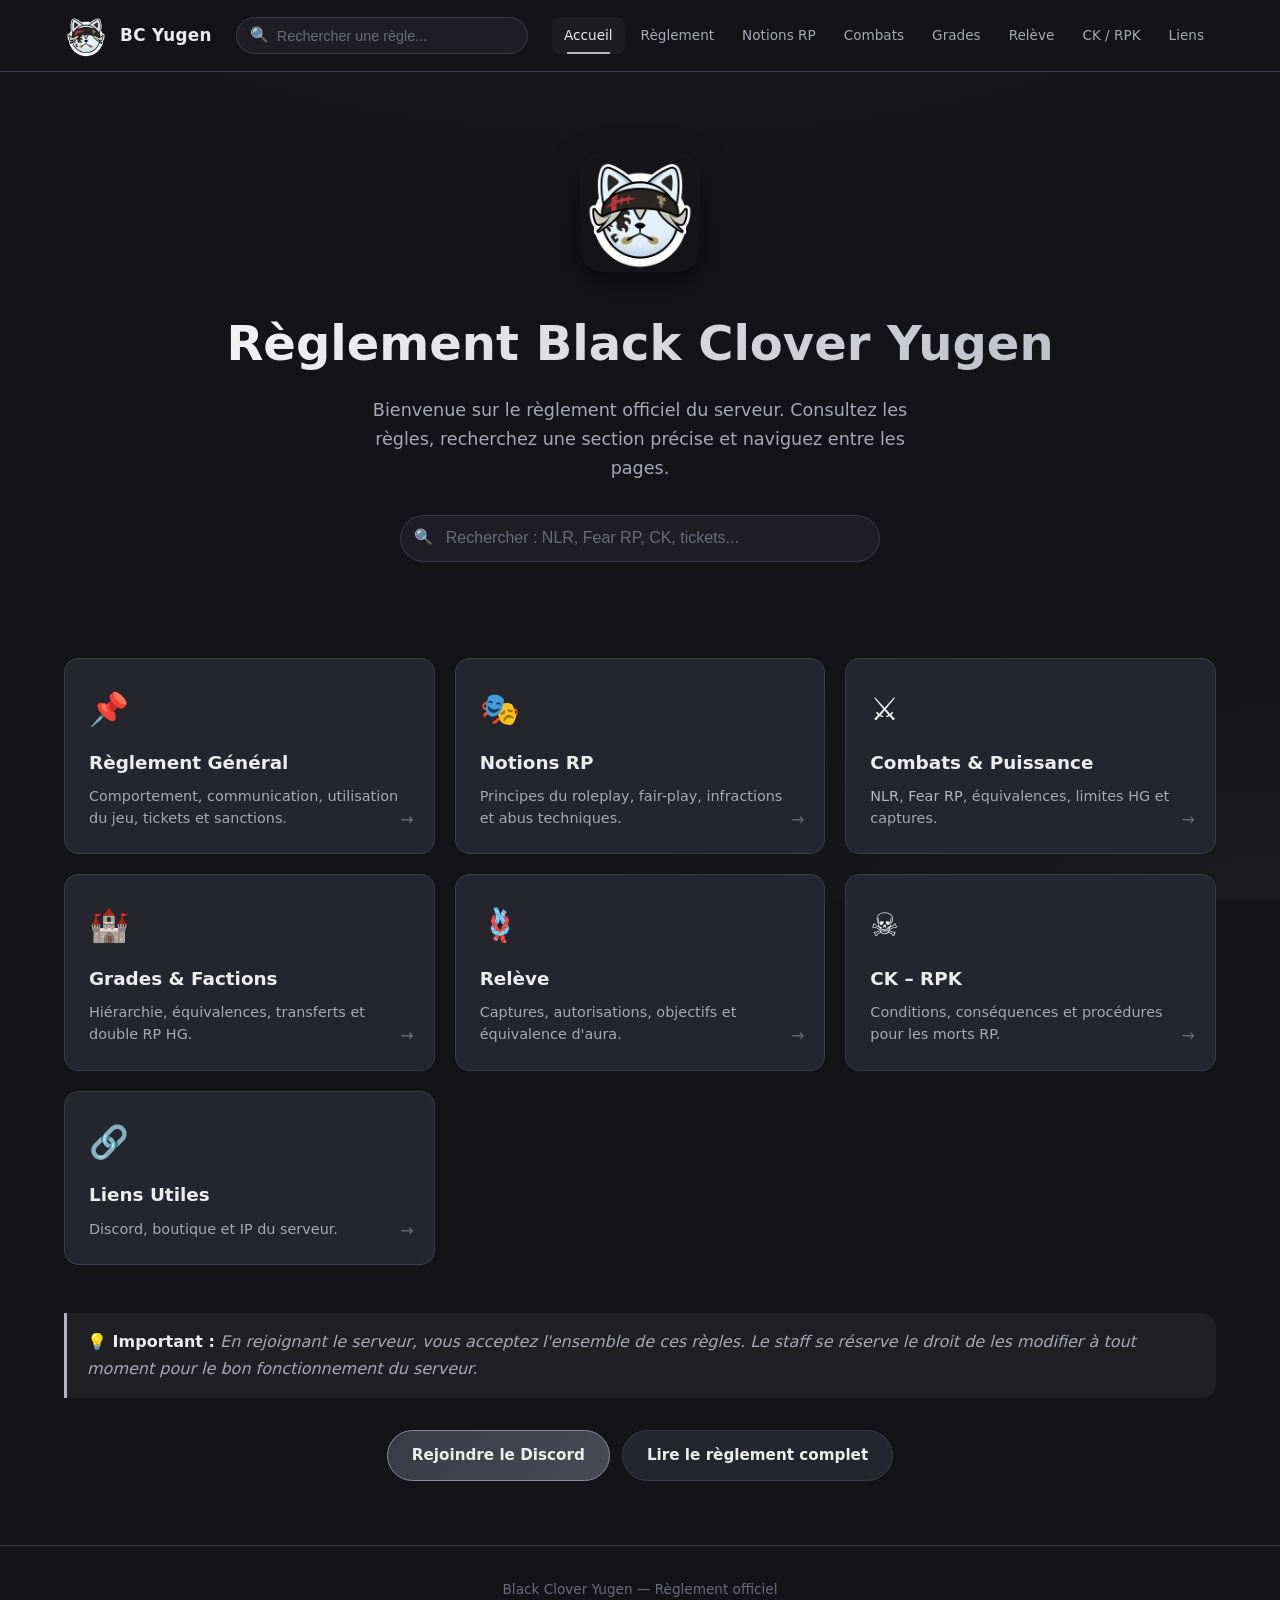
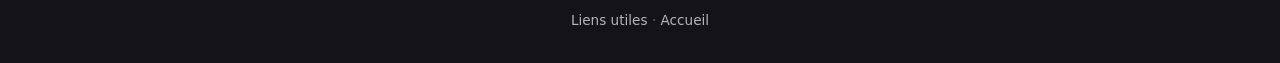
==== index.html @ 295afe5e "Add files via upload" ====
<!DOCTYPE html>
<html lang="fr">
<head>
  <meta charset="UTF-8">
  <meta name="viewport" content="width=device-width, initial-scale=1.0">
  <title>Règlement — Black Clover Yugen</title>
  <link rel="icon" href="assets/logo.png" type="image/png">
  <link rel="stylesheet" href="css/style.css">
</head>
<body>
  <header class="site-header">
    <div class="header-inner">
      <a href="index.html" class="logo-link">
        <img src="assets/logo.png" alt="Logo Black Clover Yugen">
        <span class="logo-text">BC Yugen</span>
      </a>
      <div class="search-wrapper mobile-hidden">
        <span class="search-icon">🔍</span>
        <input type="search" class="search-input" placeholder="Rechercher une règle..." autocomplete="off">
        <div class="search-results"></div>
      </div>
      <nav class="nav-links">
        <a href="index.html">Accueil</a>
        <a href="reglement-general.html">Règlement</a>
        <a href="notions-rp.html">Notions RP</a>
        <a href="combats-puissance.html">Combats</a>
        <a href="grades-factions.html">Grades</a>
        <a href="releve.html">Relève</a>
        <a href="ck-rpk.html">CK / RPK</a>
        <a href="liens-utiles.html">Liens</a>
      </nav>
      <button class="menu-toggle" aria-label="Menu">☰</button>
    </div>
  </header>

  <main>
    <section class="hero container-wide">
      <img src="assets/logo.png" alt="Black Clover Yugen" class="hero-logo reveal">
      <h1 class="reveal reveal-delay-1">Règlement Black Clover Yugen</h1>
      <p class="reveal reveal-delay-2">
        Bienvenue sur le règlement officiel du serveur. Consultez les règles, recherchez une section précise et naviguez entre les pages.
      </p>
      <div class="hero-search reveal reveal-delay-3">
        <div class="search-wrapper">
          <span class="search-icon">🔍</span>
          <input type="search" class="search-input" placeholder="Rechercher : NLR, Fear RP, CK, tickets..." autocomplete="off">
          <div class="search-results"></div>
        </div>
      </div>
    </section>

    <section class="container-wide">
      <div class="cards-grid">
        <article class="card reveal" data-href="reglement-general.html">
          <span class="card-icon">📌</span>
          <h2>Règlement Général</h2>
          <p>Comportement, communication, utilisation du jeu, tickets et sanctions.</p>
          <span class="card-arrow">→</span>
        </article>

        <article class="card reveal reveal-delay-1" data-href="notions-rp.html">
          <span class="card-icon">🎭</span>
          <h2>Notions RP</h2>
          <p>Principes du roleplay, fair-play, infractions et abus techniques.</p>
          <span class="card-arrow">→</span>
        </article>

        <article class="card reveal reveal-delay-2" data-href="combats-puissance.html">
          <span class="card-icon">⚔️</span>
          <h2>Combats &amp; Puissance</h2>
          <p><a href="combats-puissance.html#nlr-combat">NLR</a>, <a href="combats-puissance.html#fear-rp">Fear RP</a>, équivalences, limites HG et captures.</p>
          <span class="card-arrow">→</span>
        </article>

        <article class="card reveal reveal-delay-3" data-href="grades-factions.html">
          <span class="card-icon">🏰</span>
          <h2>Grades &amp; Factions</h2>
          <p>Hiérarchie, équivalences, transferts et double RP HG.</p>
          <span class="card-arrow">→</span>
        </article>

        <article class="card reveal reveal-delay-1" data-href="releve.html">
          <span class="card-icon">🪢</span>
          <h2>Relève</h2>
          <p>Captures, autorisations, objectifs et équivalence d'aura.</p>
          <span class="card-arrow">→</span>
        </article>

        <article class="card reveal reveal-delay-2" data-href="ck-rpk.html">
          <span class="card-icon">☠️</span>
          <h2>CK – RPK</h2>
          <p>Conditions, conséquences et procédures pour les morts RP.</p>
          <span class="card-arrow">→</span>
        </article>

        <article class="card reveal reveal-delay-3" data-href="liens-utiles.html">
          <span class="card-icon">🔗</span>
          <h2>Liens Utiles</h2>
          <p>Discord, boutique et IP du serveur.</p>
          <span class="card-arrow">→</span>
        </article>
      </div>

      <div class="notice-box reveal" style="margin-top: 3rem;">
        <strong>💡 Important :</strong> En rejoignant le serveur, vous acceptez l'ensemble de ces règles. Le staff se réserve le droit de les modifier à tout moment pour le bon fonctionnement du serveur.
      </div>

      <div class="btn-group reveal" style="justify-content: center; margin-top: 2rem;">
        <a href="https://discord.gg/kPwGRQ4QKu" class="btn btn-primary" target="_blank" rel="noopener">Rejoindre le Discord</a>
        <a href="reglement-general.html" class="btn">Lire le règlement complet</a>
      </div>
    </section>
  </main>

  <footer class="site-footer">
    <p>Black Clover Yugen — Règlement officiel</p>
    <p style="margin-top: 0.5rem;"><a href="liens-utiles.html">Liens utiles</a> · <a href="index.html">Accueil</a></p>
  </footer>

  <script src="js/main.js"></script>
</body>
</html>
---- css/style.css ----
/* Black Clover Yugen — Règlement */
:root {
  --bg-primary: #141418;
  --bg-secondary: #1e1e24;
  --bg-card: #25252d;
  --bg-card-hover: #2e2e38;
  --text-primary: #ececef;
  --text-secondary: #a8a8b3;
  --text-muted: #6b6b78;
  --accent: #8b8b96;
  --accent-light: #b4b4be;
  --border: #3a3a45;
  --shadow: rgba(0, 0, 0, 0.45);
  --radius: 14px;
  --transition: 0.35s cubic-bezier(0.4, 0, 0.2, 1);
  --header-h: 72px;
}

*,
*::before,
*::after {
  box-sizing: border-box;
  margin: 0;
  padding: 0;
}

html {
  scroll-behavior: smooth;
}

body {
  font-family: "Segoe UI", system-ui, -apple-system, sans-serif;
  background: var(--bg-primary);
  color: var(--text-primary);
  line-height: 1.65;
  min-height: 100vh;
  overflow-x: hidden;
}

body::before {
  content: "";
  position: fixed;
  inset: 0;
  background:
    radial-gradient(ellipse 80% 50% at 50% -20%, rgba(139, 139, 150, 0.08), transparent),
    radial-gradient(ellipse 60% 40% at 100% 100%, rgba(139, 139, 150, 0.05), transparent);
  pointer-events: none;
  z-index: 0;
}

a {
  color: var(--accent-light);
  text-decoration: none;
  transition: color var(--transition);
}

a:hover {
  color: #fff;
}

/* Header */
.site-header {
  position: fixed;
  top: 0;
  left: 0;
  right: 0;
  height: var(--header-h);
  background: rgba(20, 20, 24, 0.88);
  backdrop-filter: blur(16px);
  border-bottom: 1px solid var(--border);
  z-index: 1000;
  transition: height var(--transition), box-shadow var(--transition);
}

.site-header.scrolled {
  height: 60px;
  box-shadow: 0 4px 24px var(--shadow);
}

.header-inner {
  max-width: 1200px;
  margin: 0 auto;
  padding: 0 1.5rem;
  height: 100%;
  display: flex;
  align-items: center;
  gap: 1.5rem;
}

.logo-link {
  display: flex;
  align-items: center;
  gap: 0.75rem;
  flex-shrink: 0;
}

.logo-link img {
  width: 44px;
  height: 44px;
  border-radius: 10px;
  object-fit: cover;
  transition: transform var(--transition);
}

.logo-link:hover img {
  transform: scale(1.08) rotate(-3deg);
}

.logo-text {
  font-weight: 700;
  font-size: 1.05rem;
  color: var(--text-primary);
  letter-spacing: 0.02em;
}

.nav-links {
  display: flex;
  gap: 0.25rem;
  flex-wrap: wrap;
  margin-left: auto;
}

.nav-links a {
  padding: 0.45rem 0.75rem;
  border-radius: 8px;
  font-size: 0.85rem;
  color: var(--text-secondary);
  position: relative;
  overflow: hidden;
}

.nav-links a::after {
  content: "";
  position: absolute;
  bottom: 0;
  left: 50%;
  width: 0;
  height: 2px;
  background: var(--accent-light);
  transition: width var(--transition), left var(--transition);
}

.nav-links a:hover,
.nav-links a.active {
  color: var(--text-primary);
  background: rgba(255, 255, 255, 0.04);
}

.nav-links a:hover::after,
.nav-links a.active::after {
  width: 60%;
  left: 20%;
}

/* Search */
.search-wrapper {
  position: relative;
  flex: 1;
  max-width: 340px;
}

.search-input {
  width: 100%;
  padding: 0.6rem 1rem 0.6rem 2.5rem;
  background: var(--bg-secondary);
  border: 1px solid var(--border);
  border-radius: 999px;
  color: var(--text-primary);
  font-size: 0.9rem;
  outline: none;
  transition: border-color var(--transition), box-shadow var(--transition), transform var(--transition);
}

.search-input:focus {
  border-color: var(--accent-light);
  box-shadow: 0 0 0 3px rgba(180, 180, 190, 0.12);
  transform: scale(1.02);
}

.search-input::placeholder {
  color: var(--text-muted);
}

.search-icon {
  position: absolute;
  left: 0.9rem;
  top: 50%;
  transform: translateY(-50%);
  color: var(--text-muted);
  pointer-events: none;
  font-size: 0.95rem;
}

.search-results {
  position: absolute;
  top: calc(100% + 8px);
  left: 0;
  right: 0;
  background: var(--bg-card);
  border: 1px solid var(--border);
  border-radius: var(--radius);
  max-height: 320px;
  overflow-y: auto;
  display: none;
  box-shadow: 0 12px 40px var(--shadow);
  z-index: 100;
}

.search-results.visible {
  display: block;
  animation: slideDown 0.25s ease;
}

@keyframes slideDown {
  from { opacity: 0; transform: translateY(-8px); }
  to { opacity: 1; transform: translateY(0); }
}

.search-result-item {
  display: block;
  padding: 0.75rem 1rem;
  border-bottom: 1px solid var(--border);
  transition: background var(--transition);
}

.search-result-item:last-child {
  border-bottom: none;
}

.search-result-item:hover {
  background: var(--bg-card-hover);
}

.search-result-title {
  font-weight: 600;
  font-size: 0.9rem;
  color: var(--text-primary);
}

.search-result-section {
  font-size: 0.75rem;
  color: var(--text-muted);
  margin-top: 0.15rem;
}

.search-no-results {
  padding: 1rem;
  text-align: center;
  color: var(--text-muted);
  font-size: 0.85rem;
}

/* Main */
main {
  position: relative;
  z-index: 1;
  padding-top: calc(var(--header-h) + 2rem);
  padding-bottom: 4rem;
}

.container {
  max-width: 960px;
  margin: 0 auto;
  padding: 0 1.5rem;
}

.container-wide {
  max-width: 1200px;
  margin: 0 auto;
  padding: 0 1.5rem;
}

/* Hero */
.hero {
  text-align: center;
  padding: 3rem 0 4rem;
}

.hero-logo {
  width: 120px;
  height: 120px;
  border-radius: 24px;
  margin-bottom: 1.5rem;
  box-shadow: 0 8px 32px var(--shadow);
  animation: float 4s ease-in-out infinite;
}

@keyframes float {
  0%, 100% { transform: translateY(0); }
  50% { transform: translateY(-8px); }
}

.hero h1 {
  font-size: clamp(2rem, 5vw, 3rem);
  font-weight: 800;
  margin-bottom: 0.75rem;
  background: linear-gradient(135deg, #fff 0%, var(--accent-light) 100%);
  -webkit-background-clip: text;
  -webkit-text-fill-color: transparent;
  background-clip: text;
}

.hero p {
  color: var(--text-secondary);
  font-size: 1.1rem;
  max-width: 560px;
  margin: 0 auto 2rem;
}

.hero-search {
  max-width: 480px;
  margin: 0 auto;
}

.hero-search .search-wrapper {
  max-width: 100%;
}

.hero-search .search-input {
  padding: 0.85rem 1.2rem 0.85rem 2.8rem;
  font-size: 1rem;
}

/* Cards grid */
.cards-grid {
  display: grid;
  grid-template-columns: repeat(auto-fill, minmax(280px, 1fr));
  gap: 1.25rem;
  margin-top: 2rem;
}

.card {
  background: var(--bg-card);
  border: 1px solid var(--border);
  border-radius: var(--radius);
  padding: 1.5rem;
  transition: transform var(--transition), box-shadow var(--transition), border-color var(--transition), background var(--transition);
  cursor: pointer;
  position: relative;
  overflow: hidden;
}

.card::before {
  content: "";
  position: absolute;
  inset: 0;
  background: linear-gradient(135deg, rgba(255,255,255,0.04), transparent);
  opacity: 0;
  transition: opacity var(--transition);
}

.card:hover {
  transform: translateY(-6px);
  box-shadow: 0 16px 40px var(--shadow);
  border-color: var(--accent);
  background: var(--bg-card-hover);
}

.card:hover::before {
  opacity: 1;
}

.card:active {
  transform: translateY(-2px) scale(0.98);
}

.card-icon {
  font-size: 2rem;
  margin-bottom: 0.75rem;
  display: block;
}

.card h2 {
  font-size: 1.15rem;
  margin-bottom: 0.5rem;
}

.card p {
  color: var(--text-secondary);
  font-size: 0.9rem;
  line-height: 1.5;
}

.card-arrow {
  position: absolute;
  bottom: 1.25rem;
  right: 1.25rem;
  color: var(--text-muted);
  transition: transform var(--transition), color var(--transition);
}

.card:hover .card-arrow {
  transform: translateX(4px);
  color: var(--accent-light);
}

.card-link {
  position: absolute;
  inset: 0;
  z-index: 2;
}

/* Page content */
.page-header {
  margin-bottom: 2.5rem;
  padding-bottom: 1.5rem;
  border-bottom: 1px solid var(--border);
}

.page-header h1 {
  font-size: clamp(1.75rem, 4vw, 2.5rem);
  margin-bottom: 0.5rem;
}

.page-header p {
  color: var(--text-secondary);
}

.breadcrumb {
  font-size: 0.85rem;
  color: var(--text-muted);
  margin-bottom: 1rem;
}

.breadcrumb a {
  color: var(--text-secondary);
}

.section-block {
  background: var(--bg-card);
  border: 1px solid var(--border);
  border-radius: var(--radius);
  padding: 1.75rem;
  margin-bottom: 1.5rem;
}

.section-block h2 {
  font-size: 1.25rem;
  margin-bottom: 1rem;
  color: var(--accent-light);
  display: flex;
  align-items: center;
  gap: 0.5rem;
}

.section-block h3 {
  font-size: 1.05rem;
  margin: 1.25rem 0 0.5rem;
  color: var(--text-primary);
}

.rule-list {
  list-style: none;
}

.rule-list li {
  position: relative;
  padding: 0.65rem 0 0.65rem 1.25rem;
  border-bottom: 1px solid rgba(58, 58, 69, 0.5);
  color: var(--text-secondary);
}

.rule-list li:last-child {
  border-bottom: none;
}

.rule-list li::before {
  content: "▸";
  position: absolute;
  left: 0;
  color: var(--accent);
}

.rule-list li strong {
  color: var(--text-primary);
}

.sanction {
  display: inline-block;
  margin-top: 0.35rem;
  padding: 0.15rem 0.55rem;
  background: rgba(200, 70, 70, 0.18);
  border: 1px solid rgba(230, 100, 100, 0.45);
  border-radius: 6px;
  font-size: 0.8rem;
  color: #f0a0a0;
}

.highlight-red {
  display: block;
  margin-top: 0.55rem;
  padding: 0.55rem 0.85rem;
  background: rgba(200, 70, 70, 0.1);
  border: 1px solid rgba(230, 100, 100, 0.5);
  border-left: 4px solid #e06060;
  border-radius: 8px;
  color: #f0b0b0;
  font-size: 0.88rem;
  line-height: 1.45;
}

.highlight-green {
  display: block;
  margin-top: 0.55rem;
  padding: 0.55rem 0.85rem;
  background: rgba(60, 160, 90, 0.1);
  border: 1px solid rgba(80, 190, 110, 0.45);
  border-left: 4px solid #50c878;
  border-radius: 8px;
  color: #a8e8bc;
  font-size: 0.88rem;
  line-height: 1.45;
}

.inline-red {
  color: #f0a0a0;
  font-weight: 600;
}

.inline-green {
  color: #80d898;
  font-weight: 600;
}

.ip-display {
  font-family: "Consolas", "Courier New", monospace;
  font-size: 1.1rem;
  color: var(--accent-light);
  margin: 0.5rem 0;
  letter-spacing: 0.03em;
}

.notice-box {
  background: rgba(139, 139, 150, 0.1);
  border-left: 3px solid var(--accent-light);
  padding: 1rem 1.25rem;
  border-radius: 0 var(--radius) var(--radius) 0;
  margin: 1.5rem 0;
  font-style: italic;
  color: var(--text-secondary);
}

.notice-box strong {
  color: var(--text-primary);
  font-style: normal;
}

.equivalence-table {
  width: 100%;
  border-collapse: collapse;
  margin: 1rem 0;
  font-size: 0.9rem;
}

.equivalence-table th,
.equivalence-table td {
  padding: 0.65rem 1rem;
  text-align: left;
  border-bottom: 1px solid var(--border);
}

.equivalence-table th {
  color: var(--accent-light);
  font-weight: 600;
}

.equivalence-table td {
  color: var(--text-secondary);
}

.tag {
  display: inline-block;
  padding: 0.2rem 0.6rem;
  border-radius: 6px;
  font-size: 0.78rem;
  font-weight: 600;
  margin-right: 0.35rem;
}

.tag-forbidden { background: rgba(180, 80, 80, 0.2); color: #e8a0a0; }
.tag-allowed { background: rgba(80, 160, 100, 0.2); color: #a0e8b0; }
.tag-info { background: rgba(139, 139, 150, 0.2); color: var(--accent-light); }

/* Scroll animations */
.reveal {
  opacity: 0;
  transform: translateY(28px);
  transition: opacity 0.7s ease, transform 0.7s ease;
}

.reveal.visible {
  opacity: 1;
  transform: translateY(0);
}

.reveal-delay-1 { transition-delay: 0.1s; }
.reveal-delay-2 { transition-delay: 0.2s; }
.reveal-delay-3 { transition-delay: 0.3s; }
.reveal-delay-4 { transition-delay: 0.4s; }

/* Buttons */
.btn {
  display: inline-flex;
  align-items: center;
  gap: 0.5rem;
  padding: 0.75rem 1.5rem;
  background: var(--bg-card);
  border: 1px solid var(--border);
  border-radius: 999px;
  color: var(--text-primary);
  font-size: 0.95rem;
  font-weight: 600;
  cursor: pointer;
  transition: all var(--transition);
  position: relative;
  overflow: hidden;
}

.btn:hover {
  background: var(--bg-card-hover);
  border-color: var(--accent-light);
  transform: translateY(-2px);
  box-shadow: 0 8px 24px var(--shadow);
}

.btn:active {
  transform: translateY(0) scale(0.97);
}

.btn-primary {
  background: linear-gradient(135deg, #3a3a45, #4a4a55);
  border-color: var(--accent);
}

.btn-group {
  display: flex;
  flex-wrap: wrap;
  gap: 0.75rem;
  margin-top: 1.5rem;
}

/* Ripple */
.ripple {
  position: absolute;
  border-radius: 50%;
  background: rgba(255, 255, 255, 0.25);
  transform: scale(0);
  animation: rippleAnim 0.6s ease-out;
  pointer-events: none;
}

@keyframes rippleAnim {
  to { transform: scale(4); opacity: 0; }
}

/* Footer */
.site-footer {
  border-top: 1px solid var(--border);
  padding: 2rem 0;
  text-align: center;
  color: var(--text-muted);
  font-size: 0.85rem;
  position: relative;
  z-index: 1;
}

.site-footer a {
  color: var(--accent-light);
}

/* Links page */
.link-card {
  display: flex;
  align-items: center;
  gap: 1rem;
  padding: 1.25rem 1.5rem;
  background: var(--bg-card);
  border: 1px solid var(--border);
  border-radius: var(--radius);
  margin-bottom: 1rem;
  transition: all var(--transition);
}

.link-card:hover {
  transform: translateX(6px);
  border-color: var(--accent);
  background: var(--bg-card-hover);
}

.link-card-icon {
  font-size: 1.75rem;
  width: 48px;
  text-align: center;
}

.link-card-content h3 {
  margin-bottom: 0.25rem;
}

.link-card-content p {
  color: var(--text-secondary);
  font-size: 0.9rem;
}

/* Mobile */
.menu-toggle {
  display: none;
  background: none;
  border: none;
  color: var(--text-primary);
  font-size: 1.5rem;
  cursor: pointer;
  padding: 0.25rem;
}

@media (max-width: 900px) {
  .nav-links {
    display: none;
    position: fixed;
    top: var(--header-h);
    left: 0;
    right: 0;
    background: var(--bg-secondary);
    border-bottom: 1px solid var(--border);
    flex-direction: column;
    padding: 1rem;
    margin: 0;
  }

  .nav-links.open {
    display: flex;
  }

  .menu-toggle {
    display: block;
    margin-left: auto;
  }

  .search-wrapper {
    display: none;
  }

  .header-inner .search-wrapper.mobile-hidden {
    display: none;
  }

  main .search-wrapper {
    display: block;
    max-width: 100%;
  }
}
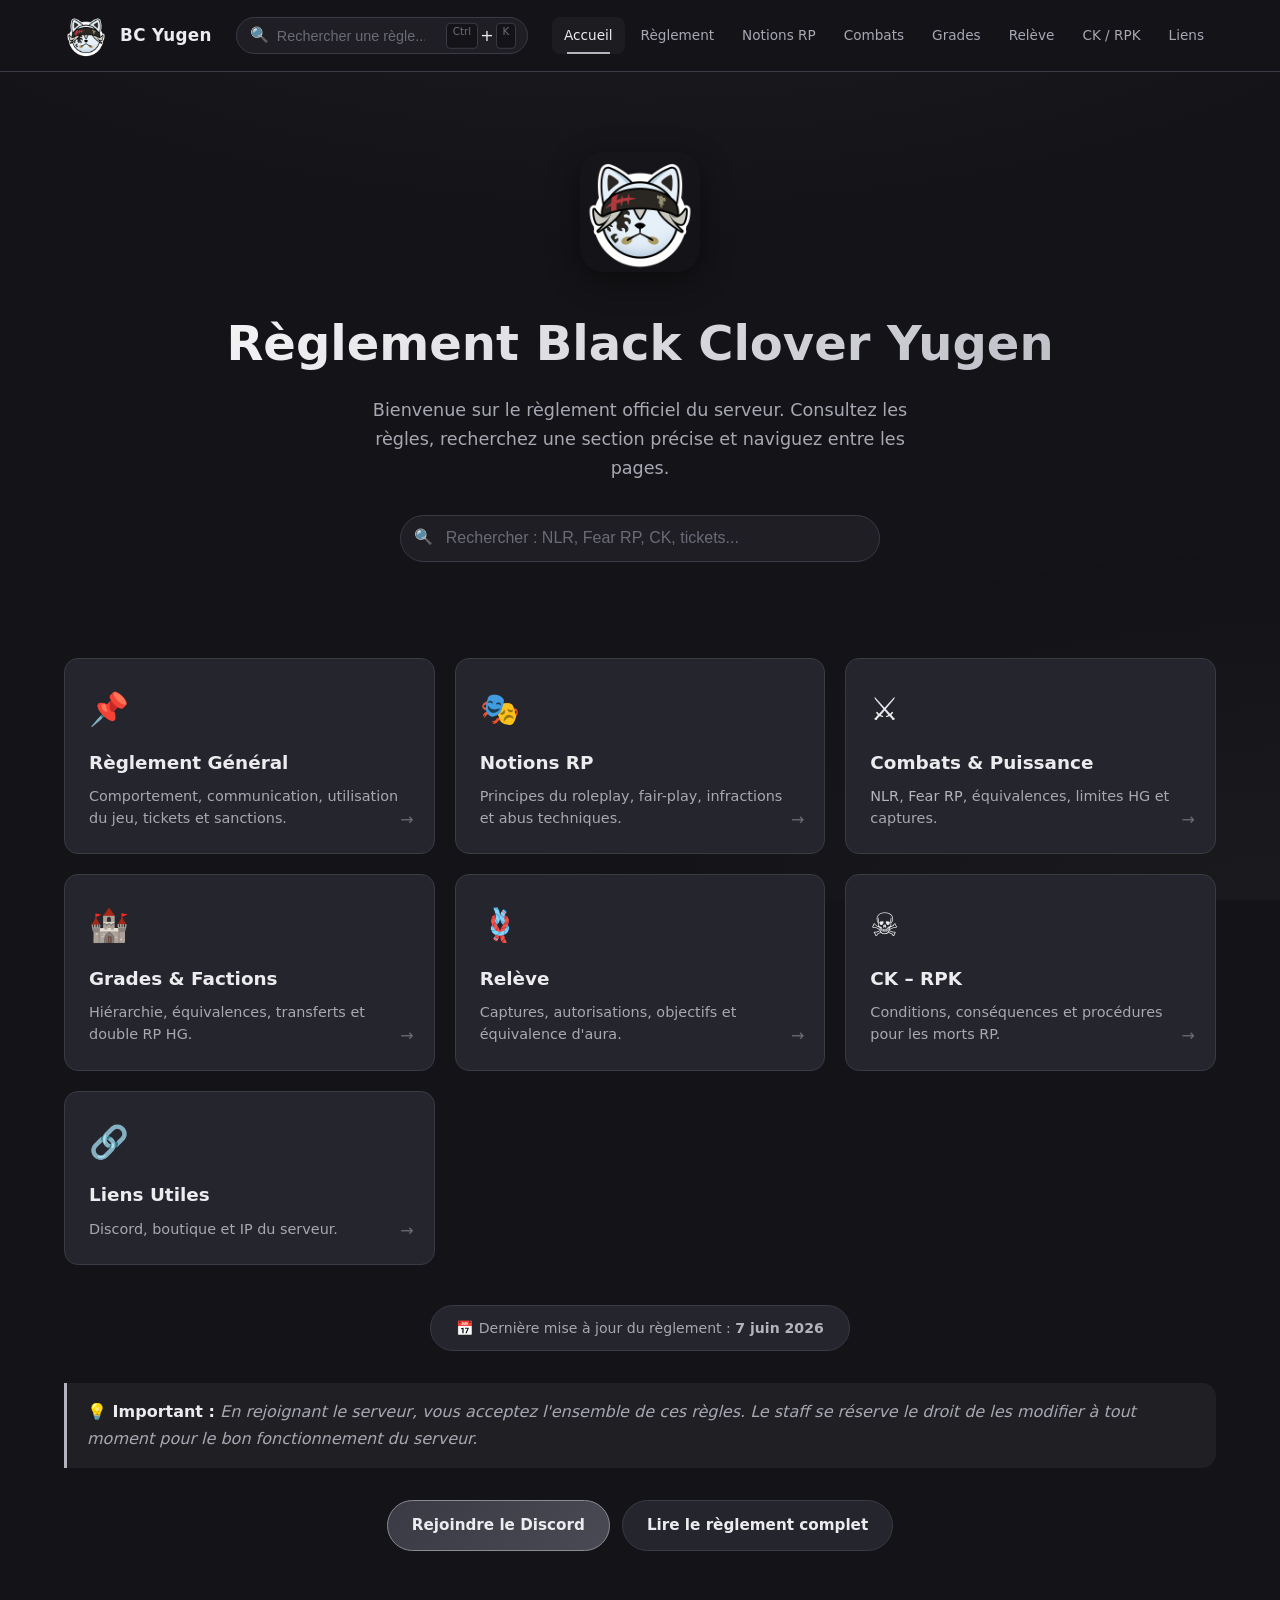
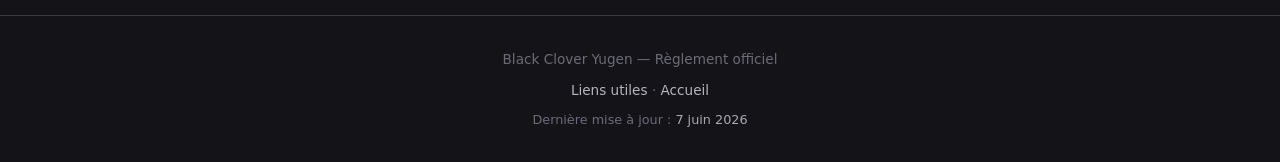
==== commit 0f321449: "Add files via upload" ====
--- a/index.html
+++ b/index.html
@@ -101,7 +101,11 @@
         </article>
       </div>
 
-      <div class="notice-box reveal" style="margin-top: 3rem;">
+      <p class="last-updated-banner reveal">
+        📅 Dernière mise à jour du règlement : <time data-last-updated></time>
+      </p>
+
+      <div class="notice-box reveal" style="margin-top: 2rem;">
         <strong>💡 Important :</strong> En rejoignant le serveur, vous acceptez l'ensemble de ces règles. Le staff se réserve le droit de les modifier à tout moment pour le bon fonctionnement du serveur.
       </div>
 
--- a/css/style.css
+++ b/css/style.css
@@ -199,7 +199,7 @@
   background: var(--bg-card);
   border: 1px solid var(--border);
   border-radius: var(--radius);
-  max-height: 320px;
+  max-height: 380px;
   overflow-y: auto;
   display: none;
   box-shadow: 0 12px 40px var(--shadow);
@@ -248,6 +248,130 @@
   text-align: center;
   color: var(--text-muted);
   font-size: 0.85rem;
+}
+
+.search-filters {
+  display: flex;
+  flex-wrap: wrap;
+  gap: 0.35rem;
+  padding: 0.65rem 0.75rem;
+  border-bottom: 1px solid var(--border);
+  background: var(--bg-secondary);
+}
+
+.search-filter {
+  padding: 0.3rem 0.65rem;
+  border: 1px solid var(--border);
+  border-radius: 999px;
+  background: transparent;
+  color: var(--text-secondary);
+  font-size: 0.72rem;
+  font-weight: 600;
+  cursor: pointer;
+  transition: background var(--transition), color var(--transition), border-color var(--transition);
+}
+
+.search-filter:hover {
+  background: var(--bg-card-hover);
+  color: var(--text-primary);
+}
+
+.search-filter.active {
+  background: rgba(180, 180, 190, 0.15);
+  border-color: var(--accent-light);
+  color: var(--text-primary);
+}
+
+.search-kbd-hint {
+  position: absolute;
+  right: 0.75rem;
+  top: 50%;
+  transform: translateY(-50%);
+  display: none;
+  gap: 0.15rem;
+  pointer-events: none;
+}
+
+.search-kbd-hint kbd {
+  display: inline-block;
+  padding: 0.1rem 0.35rem;
+  border: 1px solid var(--border);
+  border-radius: 4px;
+  background: var(--bg-primary);
+  color: var(--text-muted);
+  font-size: 0.65rem;
+  font-family: inherit;
+  line-height: 1.3;
+}
+
+.site-header .search-input {
+  padding-right: 5.5rem;
+}
+
+@media (min-width: 901px) {
+  .site-header .search-kbd-hint {
+    display: flex;
+  }
+}
+
+.search-palette {
+  position: fixed;
+  inset: 0;
+  z-index: 2000;
+  display: none;
+  align-items: flex-start;
+  justify-content: center;
+  padding: calc(var(--header-h) + 1.5rem) 1rem 1rem;
+}
+
+.search-palette.open {
+  display: flex;
+}
+
+.search-palette-backdrop {
+  position: absolute;
+  inset: 0;
+  background: rgba(10, 10, 14, 0.72);
+  backdrop-filter: blur(4px);
+}
+
+.search-palette-box {
+  position: relative;
+  width: min(560px, 100%);
+  z-index: 1;
+}
+
+.search-palette-box .search-wrapper {
+  max-width: 100%;
+}
+
+.search-palette-box .search-input {
+  padding: 0.9rem 1.2rem 0.9rem 2.8rem;
+  font-size: 1rem;
+}
+
+.search-palette-box .search-results {
+  position: static;
+  margin-top: 0.5rem;
+  max-height: min(50vh, 400px);
+  z-index: auto;
+}
+
+.search-palette-hint {
+  margin-top: 0.65rem;
+  text-align: center;
+  font-size: 0.75rem;
+  color: var(--text-muted);
+}
+
+.search-palette-hint kbd {
+  display: inline-block;
+  padding: 0.1rem 0.4rem;
+  border: 1px solid var(--border);
+  border-radius: 4px;
+  background: var(--bg-card);
+  font-size: 0.7rem;
+  font-family: inherit;
 }
 
 /* Main */
@@ -274,6 +398,8 @@
 .hero {
   text-align: center;
   padding: 3rem 0 4rem;
+  position: relative;
+  z-index: 10;
 }
 
 .hero-logo {
@@ -310,10 +436,16 @@
 .hero-search {
   max-width: 480px;
   margin: 0 auto;
+  position: relative;
+  z-index: 20;
 }
 
 .hero-search .search-wrapper {
   max-width: 100%;
+}
+
+.hero-search .search-results {
+  z-index: 200;
 }
 
 .hero-search .search-input {
@@ -653,6 +785,45 @@
   to { transform: scale(4); opacity: 0; }
 }
 
+/* Back to top */
+.back-to-top {
+  position: fixed;
+  right: 1.25rem;
+  bottom: 1.25rem;
+  width: 44px;
+  height: 44px;
+  border: 1px solid var(--border);
+  border-radius: 50%;
+  background: var(--bg-card);
+  color: var(--text-primary);
+  font-size: 1.25rem;
+  font-weight: 700;
+  line-height: 1;
+  cursor: pointer;
+  box-shadow: 0 8px 24px var(--shadow);
+  z-index: 900;
+  opacity: 0;
+  visibility: hidden;
+  transform: translateY(12px);
+  transition: opacity var(--transition), visibility var(--transition), transform var(--transition), background var(--transition), border-color var(--transition);
+}
+
+.back-to-top.visible {
+  opacity: 1;
+  visibility: visible;
+  transform: translateY(0);
+}
+
+.back-to-top:hover {
+  background: var(--bg-card-hover);
+  border-color: var(--accent-light);
+  transform: translateY(-3px);
+}
+
+.back-to-top:active {
+  transform: translateY(0) scale(0.95);
+}
+
 /* Footer */
 .site-footer {
   border-top: 1px solid var(--border);
@@ -666,6 +837,52 @@
 
 .site-footer a {
   color: var(--accent-light);
+}
+
+/* Last updated */
+.last-updated-banner {
+  text-align: center;
+  margin-top: 2.5rem;
+  padding: 0.65rem 1.25rem;
+  border-radius: 999px;
+  border: 1px solid var(--border);
+  background: var(--bg-card);
+  color: var(--text-secondary);
+  font-size: 0.88rem;
+  max-width: 420px;
+  margin-left: auto;
+  margin-right: auto;
+}
+
+.last-updated-banner time {
+  color: var(--accent-light);
+  font-weight: 600;
+}
+
+.footer-updated {
+  margin-top: 0.5rem;
+  font-size: 0.8rem;
+  color: var(--text-muted);
+}
+
+.footer-updated time {
+  color: var(--text-secondary);
+}
+
+/* Server status */
+.server-players {
+  margin-top: 0.5rem;
+  font-size: 0.9rem;
+  font-weight: 600;
+  color: var(--text-secondary);
+}
+
+.server-players.online {
+  color: #a0e8b0;
+}
+
+.server-players.offline {
+  color: #e8a0a0;
 }
 
 /* Links page */
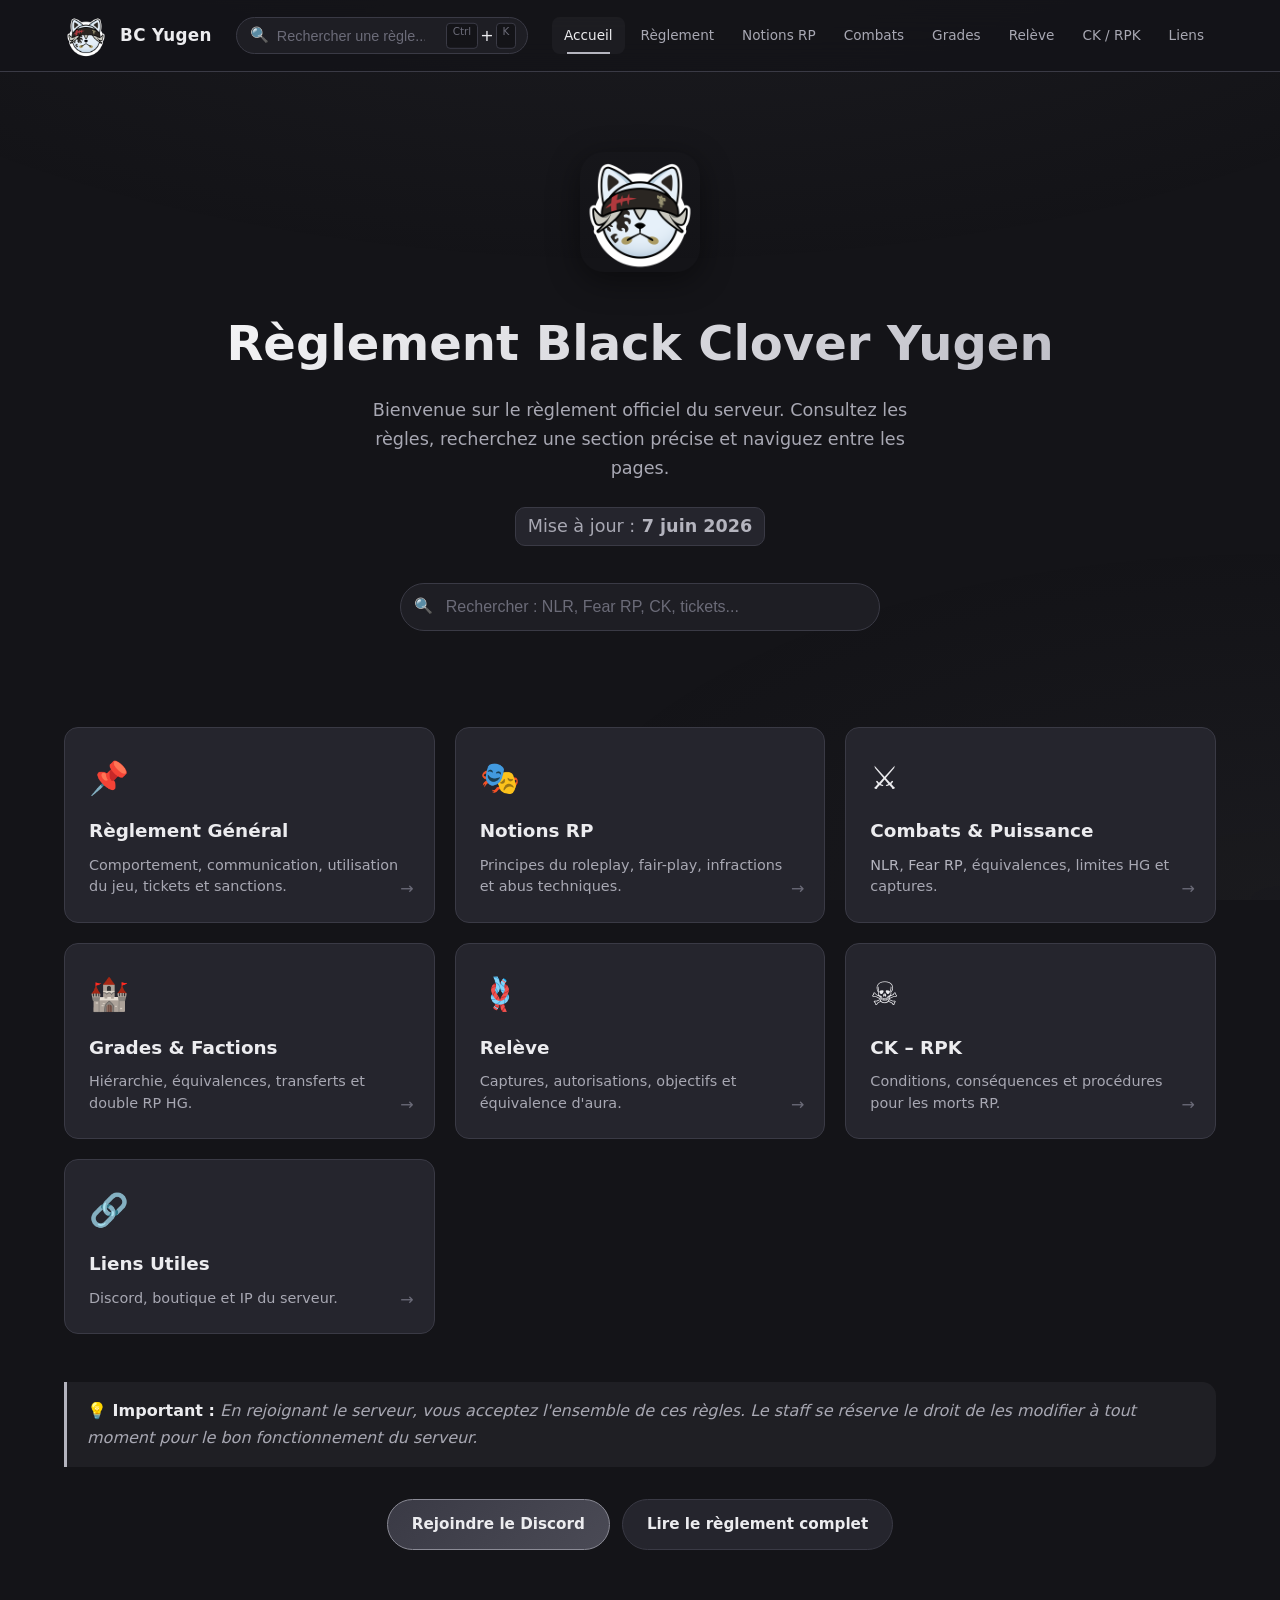
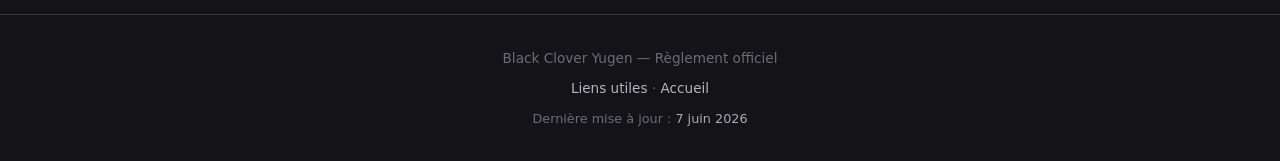
==== commit 8a1dd210: "Add files via upload" ====
--- a/index.html
+++ b/index.html
@@ -40,11 +40,16 @@
       <p class="reveal reveal-delay-2">
         Bienvenue sur le règlement officiel du serveur. Consultez les règles, recherchez une section précise et naviguez entre les pages.
       </p>
-      <div class="hero-search reveal reveal-delay-3">
-        <div class="search-wrapper">
-          <span class="search-icon">🔍</span>
-          <input type="search" class="search-input" placeholder="Rechercher : NLR, Fear RP, CK, tickets..." autocomplete="off">
-          <div class="search-results"></div>
+      <div class="hero-tools reveal reveal-delay-3">
+        <p class="last-updated-box">
+          Mise à jour&nbsp;: <time datetime="2026-06-07" data-last-updated>7 juin 2026</time>
+        </p>
+        <div class="hero-search">
+          <div class="search-wrapper">
+            <span class="search-icon">🔍</span>
+            <input type="search" class="search-input" placeholder="Rechercher : NLR, Fear RP, CK, tickets..." autocomplete="off">
+            <div class="search-results"></div>
+          </div>
         </div>
       </div>
     </section>
@@ -101,11 +106,7 @@
         </article>
       </div>
 
-      <p class="last-updated-banner reveal">
-        📅 Dernière mise à jour du règlement : <time data-last-updated></time>
-      </p>
-
-      <div class="notice-box reveal" style="margin-top: 2rem;">
+      <div class="notice-box reveal" style="margin-top: 3rem;">
         <strong>💡 Important :</strong> En rejoignant le serveur, vous acceptez l'ensemble de ces règles. Le staff se réserve le droit de les modifier à tout moment pour le bon fonctionnement du serveur.
       </div>
 
@@ -121,6 +122,7 @@
     <p style="margin-top: 0.5rem;"><a href="liens-utiles.html">Liens utiles</a> · <a href="index.html">Accueil</a></p>
   </footer>
 
+  <button type="button" class="back-to-top" aria-label="Retour en haut">↑</button>
   <script src="js/main.js"></script>
 </body>
 </html>
--- a/css/style.css
+++ b/css/style.css
@@ -430,18 +430,30 @@
   color: var(--text-secondary);
   font-size: 1.1rem;
   max-width: 560px;
-  margin: 0 auto 2rem;
-}
-
-.hero-search {
+  margin: 0 auto 1.5rem;
+}
+
+.hero-tools {
+  display: flex;
+  flex-direction: column;
+  align-items: center;
+  gap: 0.85rem;
+  width: 100%;
   max-width: 480px;
   margin: 0 auto;
   position: relative;
   z-index: 20;
 }
 
+.hero-search {
+  width: 100%;
+  position: relative;
+}
+
 .hero-search .search-wrapper {
   max-width: 100%;
+  flex: none;
+  width: 100%;
 }
 
 .hero-search .search-results {
@@ -790,20 +802,21 @@
   position: fixed;
   right: 1.25rem;
   bottom: 1.25rem;
-  width: 44px;
-  height: 44px;
+  width: 48px;
+  height: 48px;
   border: 1px solid var(--border);
   border-radius: 50%;
   background: var(--bg-card);
   color: var(--text-primary);
-  font-size: 1.25rem;
+  font-size: 1.35rem;
   font-weight: 700;
   line-height: 1;
   cursor: pointer;
   box-shadow: 0 8px 24px var(--shadow);
-  z-index: 900;
+  z-index: 1500;
   opacity: 0;
   visibility: hidden;
+  pointer-events: none;
   transform: translateY(12px);
   transition: opacity var(--transition), visibility var(--transition), transform var(--transition), background var(--transition), border-color var(--transition);
 }
@@ -811,6 +824,7 @@
 .back-to-top.visible {
   opacity: 1;
   visibility: visible;
+  pointer-events: auto;
   transform: translateY(0);
 }
 
@@ -840,21 +854,22 @@
 }
 
 /* Last updated */
-.last-updated-banner {
-  text-align: center;
-  margin-top: 2.5rem;
-  padding: 0.65rem 1.25rem;
-  border-radius: 999px;
+.last-updated-box {
+  display: inline-flex;
+  align-items: center;
+  gap: 0.4rem;
+  margin: 0;
+  padding: 0.45rem 0.75rem;
+  border-radius: 10px;
   border: 1px solid var(--border);
   background: var(--bg-card);
-  color: var(--text-secondary);
-  font-size: 0.88rem;
-  max-width: 420px;
-  margin-left: auto;
-  margin-right: auto;
-}
-
-.last-updated-banner time {
+  color: var(--text-muted);
+  font-size: 0.75rem;
+  line-height: 1.3;
+  white-space: nowrap;
+}
+
+.last-updated-box time {
   color: var(--accent-light);
   font-weight: 600;
 }
@@ -965,4 +980,11 @@
     display: block;
     max-width: 100%;
   }
-}
+
+  .last-updated-box {
+    white-space: normal;
+    text-align: center;
+    justify-content: center;
+    max-width: 100%;
+  }
+}
